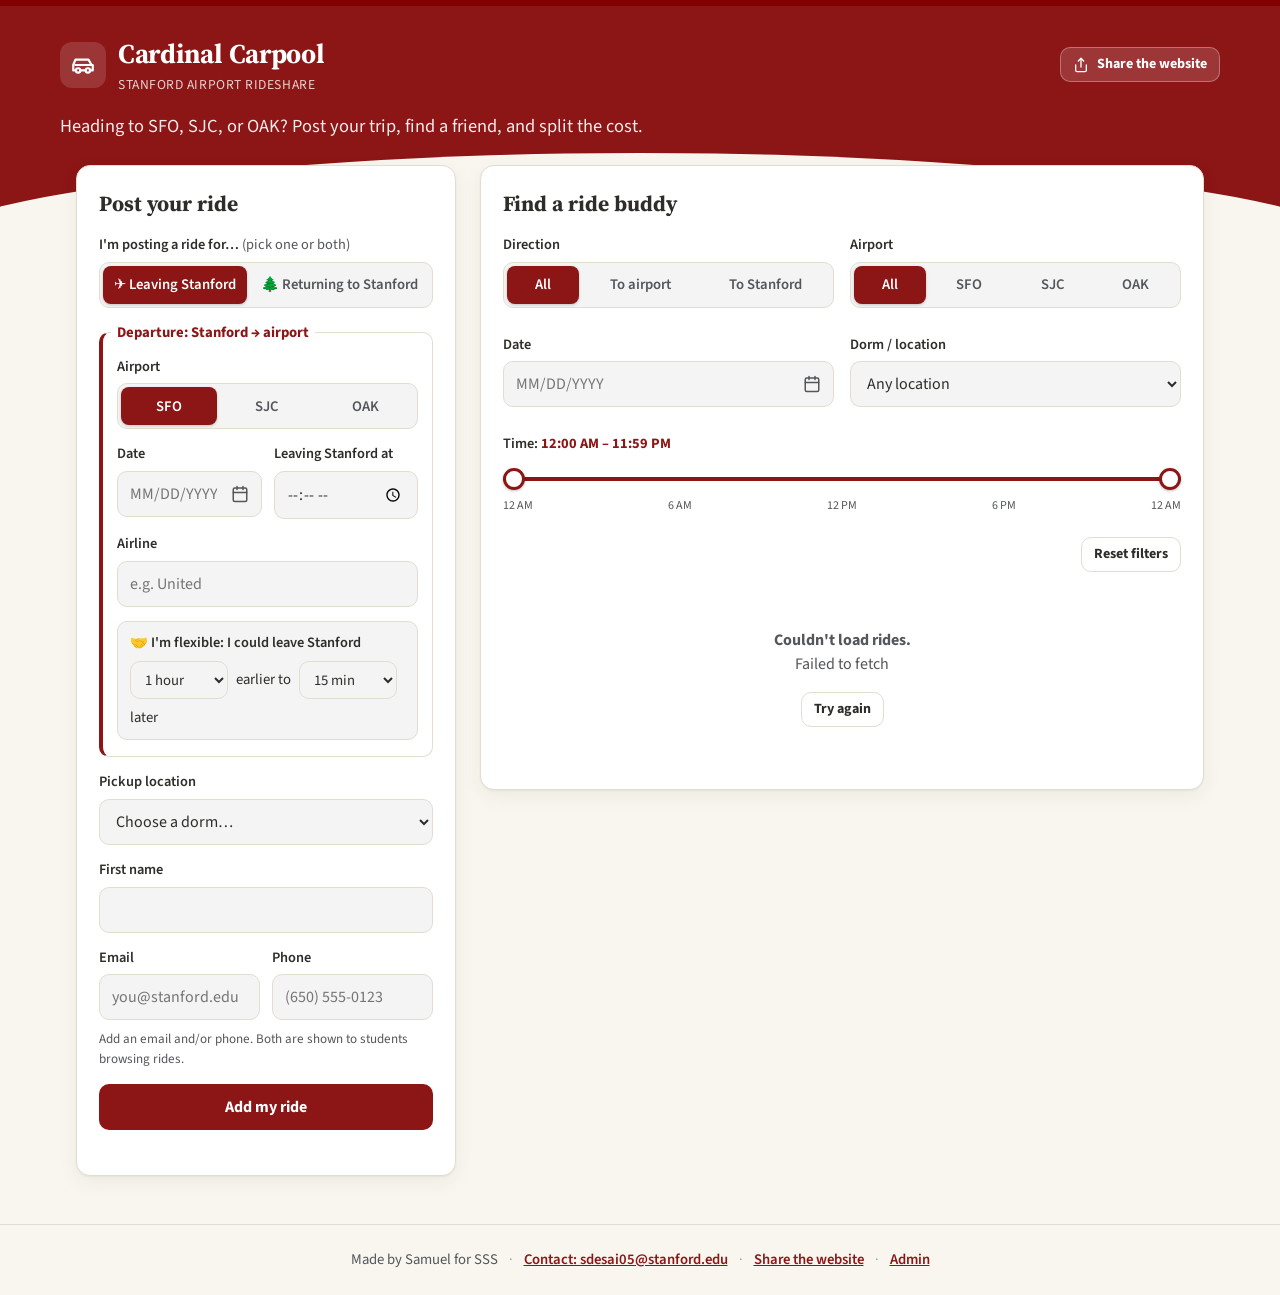
==== index.html @ 9ebf03c7 "Remove the Call button from ride cards Co-Authored-By: Claude Opus 5.5 <noreply@anthropic.com>" ====
<!doctype html>
<html lang="en">
<head>
  <meta charset="utf-8">
  <meta name="viewport" content="width=device-width, initial-scale=1">
  <title>Cardinal Carpool</title>
  <meta name="description" content="Find a Stanford student to share a ride to or from SFO, SJC, or OAK.">
  <meta property="og:title" content="Cardinal Carpool">
  <meta property="og:description" content="Find a Stanford student to share a ride to or from SFO, SJC, or OAK.">
  <meta name="theme-color" content="#8c1515">
  <link rel="icon" href="data:image/svg+xml,<svg xmlns='http://www.w3.org/2000/svg' viewBox='0 0 100 100'><rect width='100' height='100' rx='22' fill='%238c1515'/><text x='50' y='68' font-size='56' text-anchor='middle'>🚗</text></svg>">
  <link rel="preconnect" href="https://fonts.googleapis.com">
  <link rel="preconnect" href="https://fonts.gstatic.com" crossorigin>
  <link href="https://fonts.googleapis.com/css2?family=Source+Sans+3:wght@400;600;700&family=Source+Serif+4:opsz,wght@8..60,600;8..60,700&display=swap" rel="stylesheet">
  <link rel="stylesheet" href="css/styles.css?v=202610162137">
</head>
<body>
  <header class="site-header">
    <div class="header-inner">
      <div class="brand-row">
        <div class="brand">
          <button class="logo" id="logo" type="button" aria-label="Cardinal Carpool">
            <svg width="26" height="26" viewBox="0 0 24 24" fill="none" stroke="currentColor" stroke-width="2" stroke-linecap="round" stroke-linejoin="round" aria-hidden="true"><path d="M5 17h-2v-5l2-5h12l3 5h1v5h-2"/><circle cx="7.5" cy="17" r="2"/><circle cx="16.5" cy="17" r="2"/><path d="M9.5 17h5M5 12h15"/></svg>
          </button>
          <div>
            <h1>Cardinal Carpool</h1>
            <small>Stanford airport rideshare</small>
          </div>
        </div>
        <div class="header-actions">
          <button class="btn btn-light btn-sm" type="button" data-share>
            <svg width="16" height="16" viewBox="0 0 24 24" fill="none" stroke="currentColor" stroke-width="2" stroke-linecap="round" stroke-linejoin="round" aria-hidden="true"><path d="M4 12v8a2 2 0 0 0 2 2h12a2 2 0 0 0 2-2v-8"/><path d="M16 6l-4-4-4 4"/><path d="M12 2v13"/></svg>
            Share the website
          </button>
        </div>
      </div>
      <p class="tagline">Heading to SFO, SJC, or OAK? Post your trip, find a friend, and split the cost.</p>
    </div>
  </header>

  <main>
    <div id="demoNote" class="demo-note" hidden>
      <strong>Demo mode:</strong> no backend is connected yet, so rides are saved only in this browser.
    </div>

    <section class="card matches-card" id="matchesCard" aria-labelledby="matchesTitle" hidden>
      <div class="matches-head">
        <div>
          <h2 id="matchesTitle">Your matches</h2>
          <p class="sub" id="matchesSub">Rides near the trips you posted from this browser.</p>
        </div>
        <button class="btn btn-ghost btn-sm" type="button" data-share>Invite friends</button>
      </div>
      <div id="matchesList"></div>
    </section>

    <div class="layout">
      <!-- Post a ride -->
      <section class="card sticky" id="postCard" aria-labelledby="postTitle">
        <div class="editing-banner">
          <span>Editing your ride</span>
          <button class="link-btn" type="button" id="cancelEdit">Cancel</button>
        </div>
        <h2 id="postTitle">Post your ride</h2>

        <form id="rideForm" novalidate>
          <div class="field">
            <span class="label">I'm posting a ride for… <span class="label-note">(pick one or both)</span></span>
            <div class="segmented multi" role="group" aria-label="Direction">
              <label><input type="checkbox" name="dir" value="to" checked><span>✈️ Leaving Stanford</span></label>
              <label><input type="checkbox" name="dir" value="from"><span>🌲 Returning to Stanford</span></label>
            </div>
          </div>

          <fieldset class="trip" id="trip-to">
            <legend>Departure: Stanford → airport</legend>
            <div class="field">
              <span class="label">Airport</span>
              <div class="segmented" role="radiogroup" aria-label="Departure: Stanford → airport airport">
                <label><input type="radio" name="to_airport" value="SFO" checked><span>SFO</span></label>
                <label><input type="radio" name="to_airport" value="SJC"><span>SJC</span></label>
                <label><input type="radio" name="to_airport" value="OAK"><span>OAK</span></label>
              </div>
            </div>
            <div class="row-2">
              <div class="field">
                <label for="to_date">Date</label>
                <div class="date-wrap" data-date-field>
                  <input type="text" id="to_date" name="to_date" placeholder="MM/DD/YYYY" inputmode="numeric" autocomplete="off" maxlength="10">
                  <button type="button" class="cal-btn" aria-label="Open calendar">
                  <svg width="18" height="18" viewBox="0 0 24 24" fill="none" stroke="currentColor" stroke-width="2" stroke-linecap="round" aria-hidden="true"><rect x="3" y="4" width="18" height="18" rx="2"/><path d="M16 2v4M8 2v4M3 10h18"/></svg>
                </button>
                <input type="date" tabindex="-1" aria-hidden="true">
                </div>
              </div>
              <div class="field">
                <label for="to_time">Leaving Stanford at</label>
                <input type="time" id="to_time" name="to_time">
              </div>
            </div>
            <div class="field">
              <label for="to_airline">Airline</label>
              <input type="text" id="to_airline" name="to_airline" list="airlineList" placeholder="e.g. United" autocomplete="off">
            </div>
            <div class="notify-box flex-box">
              <span class="label">🤝 I'm flexible: I could leave Stanford</span>
              <div class="notify-window">
                <select id="to_matchBefore" name="to_matchBefore" aria-label="How much earlier">
                  <option value="0">0 min</option>
                  <option value="15">15 min</option>
                  <option value="30">30 min</option>
                  <option value="45">45 min</option>
                  <option value="60" selected>1 hour</option>
                  <option value="90">1.5 hours</option>
                  <option value="120">2 hours</option>
                  <option value="150">2.5 hours</option>
                  <option value="180">3 hours</option>
                  <option value="210">3.5 hours</option>
                  <option value="240">4 hours</option>
                  <option value="270">4.5 hours</option>
                </select>
                <span>earlier to</span>
                <select id="to_matchAfter" name="to_matchAfter" aria-label="How much later">
                  <option value="0">0 min</option>
                  <option value="15" selected>15 min</option>
                  <option value="30">30 min</option>
                  <option value="45">45 min</option>
                  <option value="60">1 hour</option>
                  <option value="90">1.5 hours</option>
                  <option value="120">2 hours</option>
                  <option value="150">2.5 hours</option>
                  <option value="180">3 hours</option>
                  <option value="210">3.5 hours</option>
                  <option value="240">4 hours</option>
                  <option value="270">4.5 hours</option>
                </select>
                <span>later</span>
              </div>
            </div>
          </fieldset>

          <fieldset class="trip" id="trip-from" hidden>
            <legend>Return: airport → Stanford</legend>
            <div class="field">
              <span class="label">Airport</span>
              <div class="segmented" role="radiogroup" aria-label="Return: airport → Stanford airport">
                <label><input type="radio" name="from_airport" value="SFO" checked><span>SFO</span></label>
                <label><input type="radio" name="from_airport" value="SJC"><span>SJC</span></label>
                <label><input type="radio" name="from_airport" value="OAK"><span>OAK</span></label>
              </div>
            </div>
            <div class="row-2">
              <div class="field">
                <label for="from_date">Date</label>
                <div class="date-wrap" data-date-field>
                  <input type="text" id="from_date" name="from_date" placeholder="MM/DD/YYYY" inputmode="numeric" autocomplete="off" maxlength="10">
                  <button type="button" class="cal-btn" aria-label="Open calendar">
                  <svg width="18" height="18" viewBox="0 0 24 24" fill="none" stroke="currentColor" stroke-width="2" stroke-linecap="round" aria-hidden="true"><rect x="3" y="4" width="18" height="18" rx="2"/><path d="M16 2v4M8 2v4M3 10h18"/></svg>
                </button>
                <input type="date" tabindex="-1" aria-hidden="true">
                </div>
              </div>
              <div class="field">
                <label for="from_time">Leaving the airport at</label>
                <input type="time" id="from_time" name="from_time">
              </div>
            </div>
            <div class="field">
              <label for="from_airline">Airline</label>
              <input type="text" id="from_airline" name="from_airline" list="airlineList" placeholder="e.g. United" autocomplete="off">
            </div>
            <div class="notify-box flex-box">
              <span class="label">🤝 I'm flexible: I could leave the airport</span>
              <div class="notify-window">
                <select id="from_matchBefore" name="from_matchBefore" aria-label="How much earlier">
                  <option value="0">0 min</option>
                  <option value="15" selected>15 min</option>
                  <option value="30">30 min</option>
                  <option value="45">45 min</option>
                  <option value="60">1 hour</option>
                  <option value="90">1.5 hours</option>
                  <option value="120">2 hours</option>
                  <option value="150">2.5 hours</option>
                  <option value="180">3 hours</option>
                  <option value="210">3.5 hours</option>
                  <option value="240">4 hours</option>
                  <option value="270">4.5 hours</option>
                </select>
                <span>earlier to</span>
                <select id="from_matchAfter" name="from_matchAfter" aria-label="How much later">
                  <option value="0">0 min</option>
                  <option value="15">15 min</option>
                  <option value="30">30 min</option>
                  <option value="45">45 min</option>
                  <option value="60" selected>1 hour</option>
                  <option value="90">1.5 hours</option>
                  <option value="120">2 hours</option>
                  <option value="150">2.5 hours</option>
                  <option value="180">3 hours</option>
                  <option value="210">3.5 hours</option>
                  <option value="240">4 hours</option>
                  <option value="270">4.5 hours</option>
                </select>
                <span>later</span>
              </div>
            </div>
          </fieldset>
          <datalist id="airlineList"></datalist>

          <div class="field">
            <label for="location" id="locationLabel">Pickup location</label>
            <select id="location" name="location" required></select>
          </div>
          <div class="field" id="otherField" hidden>
            <label for="locationOther">Where exactly?</label>
            <input type="text" id="locationOther" name="locationOther" maxlength="80" placeholder="e.g. Escondido Village Studio 5">
          </div>

          <div class="field">
            <label for="firstName">First name</label>
            <input type="text" id="firstName" name="firstName" maxlength="40" autocomplete="given-name" required>
          </div>
          <div class="row-2">
            <div class="field">
              <label for="email">Email</label>
              <input type="email" id="email" name="email" maxlength="120" autocomplete="email" placeholder="you@stanford.edu">
            </div>
            <div class="field">
              <label for="phone">Phone</label>
              <input type="tel" id="phone" name="phone" maxlength="30" autocomplete="tel" placeholder="(650) 555-0123">
            </div>
          </div>
          <p class="hint" style="margin:-4px 0 14px;font-size:.82rem;color:var(--muted)">Add an email and/or phone. Both are shown to students browsing rides.</p>

          <button class="btn btn-primary btn-block" type="submit" id="submitBtn">Add my ride</button>
          <p class="form-error" id="formError" role="alert"></p>
        </form>
      </section>

      <!-- Browse rides -->
      <section class="card" aria-labelledby="findTitle">
        <h2 id="findTitle">Find a ride buddy</h2>

        <div class="filters">
          <div class="field">
            <span class="label">Direction</span>
            <div class="segmented" role="radiogroup" aria-label="Filter direction">
              <label><input type="radio" name="fDirection" value="" checked><span>All</span></label>
              <label><input type="radio" name="fDirection" value="to"><span>To airport</span></label>
              <label><input type="radio" name="fDirection" value="from"><span>To Stanford</span></label>
            </div>
          </div>
          <div class="field">
            <span class="label">Airport</span>
            <div class="segmented" role="radiogroup" aria-label="Filter airport">
              <label><input type="radio" name="fAirport" value="" checked><span>All</span></label>
              <label><input type="radio" name="fAirport" value="SFO"><span>SFO</span></label>
              <label><input type="radio" name="fAirport" value="SJC"><span>SJC</span></label>
              <label><input type="radio" name="fAirport" value="OAK"><span>OAK</span></label>
            </div>
          </div>
          <div class="field">
            <label for="fDate">Date</label>
            <div class="date-wrap" data-date-field>
              <input type="text" id="fDate" placeholder="MM/DD/YYYY" inputmode="numeric" autocomplete="off" maxlength="10">
              <button type="button" class="cal-btn" aria-label="Open calendar">
                <svg width="18" height="18" viewBox="0 0 24 24" fill="none" stroke="currentColor" stroke-width="2" stroke-linecap="round" aria-hidden="true"><rect x="3" y="4" width="18" height="18" rx="2"/><path d="M16 2v4M8 2v4M3 10h18"/></svg>
              </button>
              <input type="date" tabindex="-1" aria-hidden="true">
            </div>
          </div>
          <div class="field">
            <label for="fLocation">Dorm / location</label>
            <select id="fLocation"></select>
          </div>
          <div class="field full">
            <span class="label">Time: <span class="range-label" id="rangeLabel">12:00 AM – 11:59 PM</span></span>
            <div class="range" id="timeRange">
              <div class="range-track"></div>
              <div class="range-fill" id="rangeFill"></div>
              <input type="range" id="tMin" min="0" max="1440" step="15" value="0" aria-label="Earliest time">
              <input type="range" id="tMax" min="0" max="1440" step="15" value="1440" aria-label="Latest time">
            </div>
            <div class="range-ticks"><span>12 AM</span><span>6 AM</span><span>12 PM</span><span>6 PM</span><span>12 AM</span></div>
          </div>
        </div>

        <div class="filter-bar">
          <span class="count" id="count" aria-live="polite"></span>
          <div style="display:flex;gap:8px;flex-wrap:wrap">
            <button class="btn btn-ghost btn-sm" type="button" id="resetFilters">Reset filters</button>
          </div>
        </div>

        <div id="list"><div class="loading">Loading rides…</div></div>
      </section>
    </div>
  </main>

  <footer class="site-footer">
    Made by Samuel for SSS
    <span class="dot">·</span>
    <a href="mailto:sdesai05@stanford.edu?subject=Cardinal%20Carpool">Contact: sdesai05@stanford.edu</a>
    <span class="dot">·</span>
    <button class="link-btn" type="button" data-share>Share the website</button>
    <span class="dot">·</span>
    <a href="admin.html">Admin</a>
  </footer>

  <dialog id="shareDialog" aria-labelledby="shareTitle"></dialog>
  <div class="toast-wrap" id="toasts" aria-live="polite"></div>

  <script src="js/config.js?v=202610162137"></script>
  <script src="js/api.js?v=202610162137"></script>
  <script src="js/ui.js?v=202610162137"></script>
  <script src="js/eggs.js?v=202610162137"></script>
  <script src="js/app.js?v=202610162137"></script>
</body>
</html>
---- css/styles.css ----
:root {
  /* Stanford identity palette — identity.stanford.edu/design-elements/color */
  --stanford-cardinal: #8c1515;        /* Cardinal Red */
  --stanford-cardinal-dark: #820000;   /* Cardinal Dark */
  --stanford-cardinal-bright: #b1040e; /* Cardinal Bright */
  --stanford-white: #ffffff;
  --stanford-black: #2e2d29;           /* Process Black */
  --stanford-cool-grey: #53565a;
  --stanford-fog: #f4f4f4;
  --stanford-light-sandstone: #f9f6ef;
  --stanford-sandstone: #d2c295;
  --stanford-stone: #7f7776;
  --stanford-palo-alto: #175e54;       /* accent: green */
  --stanford-poppy: #e98300;           /* accent: orange */
  --stanford-sky: #4298b5;             /* accent: blue */
  --stanford-illuminating: #fedd5c;    /* accent: yellow */

  --cardinal: var(--stanford-cardinal);
  --cardinal-dark: var(--stanford-cardinal-dark);
  --cardinal-soft: #f6eaea;
  --accent: var(--stanford-cardinal);
  --bg: var(--stanford-light-sandstone);
  --surface: var(--stanford-white);
  --surface-2: var(--stanford-fog);
  --text: var(--stanford-black);
  --muted: var(--stanford-cool-grey);
  --border: #e3ddd0;
  --success: var(--stanford-palo-alto);
  --success-soft: #e3efec;
  --gold: #a35c00;
  --gold-soft: #fdf0dc;
  --mine: var(--stanford-poppy);
  --shadow: 0 1px 2px rgba(46, 45, 41, 0.06), 0 6px 20px rgba(46, 45, 41, 0.06);
  --radius: 14px;
  --font: 'Source Sans 3', system-ui, -apple-system, 'Segoe UI', sans-serif;
  --font-serif: 'Source Serif 4', Georgia, 'Times New Roman', serif;
  color-scheme: light;
}

@media (prefers-color-scheme: dark) {
  :root:not([data-theme='light']) {
    --accent: #e86a6a;
    --cardinal-soft: #3a1f1f;
    --bg: #1c1b19;
    --surface: #2e2d29;
    --surface-2: #3a3935;
    --text: #f4f4f4;
    --muted: #b6b1a9;
    --border: #4a4843;
    --success: #6fbfae;
    --success-soft: #1d3330;
    --gold: #f5a93a;
    --gold-soft: #3d2c14;
    --shadow: 0 1px 2px rgba(0, 0, 0, 0.3), 0 6px 20px rgba(0, 0, 0, 0.25);
    color-scheme: dark;
  }
}

* { box-sizing: border-box; }
html { -webkit-text-size-adjust: 100%; }
body {
  margin: 0;
  font-family: var(--font);
  font-size: 16px;
  line-height: 1.5;
  color: var(--text);
  background: var(--bg);
  min-height: 100vh;
  display: flex;
  flex-direction: column;
}
a { color: var(--accent); }
button, input, select, textarea { font: inherit; color: inherit; }
[hidden] { display: none !important; }
.sr-only { position: absolute; width: 1px; height: 1px; overflow: hidden; clip: rect(0 0 0 0); white-space: nowrap; }

/* ---------- header ---------- */
.site-header {
  background: var(--stanford-cardinal);
  border-top: 6px solid var(--stanford-cardinal-dark);
  color: #fff;
  padding: 28px 16px 72px;
  position: relative;
  overflow: hidden;
}
.site-header::after {
  content: '';
  position: absolute;
  inset: auto -10% -60px -10%;
  height: 120px;
  background: var(--bg);
  border-radius: 50% 50% 0 0 / 100% 100% 0 0;
}
.header-inner { max-width: 1160px; margin: 0 auto; position: relative; z-index: 1; }
.brand-row { display: flex; align-items: center; justify-content: space-between; gap: 12px; flex-wrap: wrap; }
.brand { display: flex; align-items: center; gap: 12px; text-decoration: none; color: inherit; }
.logo {
  width: 46px; height: 46px; border-radius: 12px; background: rgba(255, 255, 255, 0.14);
  display: grid; place-items: center; cursor: pointer; border: 0; padding: 0; color: #fff;
  transition: transform 0.15s;
}
.logo:active { transform: scale(0.92); }
.brand h1 { margin: 0; font-family: var(--font-serif); font-size: 1.7rem; font-weight: 700; letter-spacing: -0.01em; }
.brand small { display: block; font-size: 0.85rem; opacity: 0.8; font-weight: 400; letter-spacing: 0.04em; text-transform: uppercase; }
.tagline { margin: 18px 0 0; font-size: 1.15rem; max-width: 620px; opacity: 0.92; }
.header-actions { display: flex; gap: 8px; }

/* ---------- layout ---------- */
main { flex: 1; width: 100%; max-width: 1160px; margin: -48px auto 0; padding: 0 16px 48px; position: relative; z-index: 2; }
.layout { display: grid; grid-template-columns: 380px minmax(0, 1fr); gap: 24px; align-items: start; }
@media (max-width: 900px) { .layout { grid-template-columns: minmax(0, 1fr); } }

.card {
  background: var(--surface);
  border: 1px solid var(--border);
  border-radius: var(--radius);
  box-shadow: var(--shadow);
  padding: 22px;
}
.card h2 { margin: 0 0 14px; font-family: var(--font-serif); font-size: 1.35rem; }
.card h2 + .sub { margin-top: -10px; }
.card .sub { margin: 0 0 18px; color: var(--muted); font-size: 0.95rem; }
.sticky { position: sticky; top: 16px; }
@media (max-width: 900px) { .sticky { position: static; } }

/* ---------- forms ---------- */
.field { margin-bottom: 14px; }
.field > label, .field > .label { display: block; font-weight: 600; font-size: 0.9rem; margin-bottom: 6px; }
.field .hint { font-size: 0.82rem; color: var(--muted); margin-top: 4px; }
.row-2 { display: grid; grid-template-columns: 1fr 1fr; gap: 12px; }
@media (max-width: 420px) { .row-2 { grid-template-columns: 1fr; } }

input[type='text'], input[type='email'], input[type='tel'], input[type='time'], input[type='url'],
input[type='password'], select, textarea {
  width: 100%;
  padding: 10px 12px;
  border: 1px solid var(--border);
  border-radius: 10px;
  background: var(--surface-2);
  min-height: 44px;
  transition: border-color 0.15s, box-shadow 0.15s;
}
textarea { resize: vertical; min-height: 72px; }
input:focus, select:focus, textarea:focus {
  outline: none;
  border-color: var(--accent);
  box-shadow: 0 0 0 3px color-mix(in srgb, var(--accent) 20%, transparent);
}
input[aria-invalid='true'] { border-color: var(--accent); }

.date-wrap { position: relative; }
.date-wrap input[type='text'] { padding-right: 44px; }
.date-wrap .cal-btn {
  position: absolute; right: 4px; top: 50%; transform: translateY(-50%);
  width: 36px; height: 36px; border: 0; background: transparent; border-radius: 8px;
  color: var(--muted); cursor: pointer; display: grid; place-items: center;
}
.date-wrap .cal-btn:hover { background: var(--border); color: var(--text); }
.date-wrap input[type='date'] { position: absolute; right: 0; bottom: 0; width: 1px; height: 1px; opacity: 0; pointer-events: none; }

.segmented { display: flex; background: var(--surface-2); border: 1px solid var(--border); border-radius: 10px; padding: 3px; gap: 3px; }
.segmented label { flex: 1 1 auto; position: relative; min-width: 0; }
.segmented input { position: absolute; opacity: 0; inset: 0; cursor: pointer; margin: 0; }
.segmented span {
  display: flex; align-items: center; justify-content: center; text-align: center; gap: 6px;
  padding: 8px 8px; min-height: 38px; border-radius: 8px; font-weight: 600; font-size: 0.92rem;
  white-space: nowrap; overflow: hidden; text-overflow: ellipsis;
  color: var(--muted); transition: background 0.15s, color 0.15s; line-height: 1.2;
}
.segmented input:checked + span { background: var(--cardinal); color: #fff; box-shadow: 0 1px 3px rgba(0, 0, 0, 0.2); }
.segmented input:focus-visible + span { outline: 2px solid var(--accent); outline-offset: 2px; }

.btn {
  display: inline-flex; align-items: center; justify-content: center; gap: 8px;
  padding: 10px 18px; min-height: 44px; border-radius: 10px; border: 1px solid transparent;
  font-weight: 700; cursor: pointer; text-decoration: none; transition: background 0.15s, transform 0.05s;
  white-space: nowrap;
}
.btn:active { transform: translateY(1px); }
.btn:disabled { opacity: 0.6; cursor: wait; }
.btn-primary { background: var(--cardinal); color: #fff; }
.btn-primary:hover { background: var(--cardinal-dark); }
.btn-ghost { background: transparent; border-color: var(--border); color: var(--text); }
.btn-ghost:hover { background: var(--surface-2); }
.btn-light { background: rgba(255, 255, 255, 0.15); color: #fff; border-color: rgba(255, 255, 255, 0.3); }
.btn-light:hover { background: rgba(255, 255, 255, 0.25); }
.btn-sm { padding: 6px 12px; min-height: 34px; font-size: 0.88rem; }
.btn-block { width: 100%; }
.btn-danger { background: transparent; color: var(--accent); border-color: var(--border); }
.btn-danger:hover { background: var(--cardinal-soft); }
.link-btn { background: none; border: 0; padding: 0; color: var(--accent); font-weight: 600; cursor: pointer; text-decoration: underline; }

.form-error { color: var(--accent); font-size: 0.9rem; min-height: 1.2em; margin: 6px 0 0; }
.editing-banner {
  display: none; align-items: center; justify-content: space-between; gap: 8px;
  background: var(--gold-soft); color: var(--gold); border-radius: 10px; padding: 8px 12px;
  font-weight: 600; font-size: 0.9rem; margin-bottom: 14px;
}
.editing .editing-banner { display: flex; }

.label-note { font-weight: 400; color: var(--muted); }
.trip { border: 1px solid var(--border); border-left: 4px solid var(--cardinal); border-radius: 10px; padding: 12px 14px 2px; margin: 0 0 14px; min-width: 0; }
.trip legend { font-weight: 700; font-size: 0.92rem; padding: 0 6px; margin-left: -6px; color: var(--accent); }
#trip-from { border-left-color: var(--stanford-palo-alto); }
#trip-from legend { color: var(--success); }
.segmented label:has(input:disabled) { opacity: 0.45; }

/* ---------- notify me ---------- */
.notify-box { border: 1px solid var(--border); background: var(--surface-2); border-radius: 10px; padding: 12px; margin-bottom: 16px; }
.flex-box { margin-bottom: 14px; padding: 10px 12px; }
.flex-box .label { display: block; font-weight: 600; font-size: 0.9rem; }
.ride-overlap { color: var(--success); font-weight: 600; font-size: 0.88rem; }
.notify-window { display: flex; align-items: center; gap: 8px; margin: 8px 0 0; font-size: 0.92rem; flex-wrap: wrap; }
.notify-window select { width: auto; min-height: 38px; padding: 6px 10px; }
.notify-hint { margin: 8px 0 0; font-size: 0.82rem; color: var(--muted); }

/* ---------- your matches ---------- */
.matches-card { margin-bottom: 24px; border-top: 4px solid var(--cardinal); }
.matches-head h2 { margin-bottom: 4px; }
.matches-head { display: flex; justify-content: space-between; align-items: flex-start; gap: 12px; }
.match-trip { margin-top: 18px; }
.match-trip-head {
  display: flex; align-items: center; justify-content: space-between; gap: 8px; flex-wrap: wrap;
  background: var(--surface-2); border-radius: 10px; padding: 10px 14px; margin-bottom: 10px;
}
.match-trip-head strong { font-size: 1rem; }
.match-trip-head .count { font-size: 0.88rem; }
.match-none { color: var(--muted); font-size: 0.92rem; padding: 4px 4px 0; }

/* ---------- filters ---------- */
.filters { display: grid; grid-template-columns: repeat(2, minmax(0, 1fr)); gap: 12px 16px; margin-bottom: 4px; }
.filters .full { grid-column: 1 / -1; }
@media (max-width: 560px) { .filters { grid-template-columns: 1fr; } }
.filter-bar { display: flex; justify-content: space-between; align-items: center; gap: 12px; flex-wrap: wrap; margin-top: 8px; }
.count { color: var(--muted); font-size: 0.92rem; }

.range { position: relative; height: 36px; }
.range input[type='range'] {
  position: absolute; left: 0; right: 0; top: 8px; width: 100%; margin: 0; background: none;
  pointer-events: none; -webkit-appearance: none; appearance: none; height: 20px;
}
.range input[type='range']::-webkit-slider-thumb {
  -webkit-appearance: none; pointer-events: auto; width: 22px; height: 22px; border-radius: 50%;
  background: var(--surface); border: 3px solid var(--cardinal); cursor: grab; box-shadow: 0 1px 3px rgba(0,0,0,0.25);
}
.range input[type='range']::-moz-range-thumb {
  pointer-events: auto; width: 18px; height: 18px; border-radius: 50%;
  background: var(--surface); border: 3px solid var(--cardinal); cursor: grab;
}
.range input[type='range']:focus-visible::-webkit-slider-thumb { box-shadow: 0 0 0 4px color-mix(in srgb, var(--accent) 30%, transparent); }
.range-track { position: absolute; left: 0; right: 0; top: 16px; height: 4px; border-radius: 4px; background: var(--border); }
.range-fill { position: absolute; top: 16px; height: 4px; border-radius: 4px; background: var(--cardinal); }
.range-label { font-weight: 700; color: var(--accent); font-variant-numeric: tabular-nums; }
.range-ticks { display: flex; justify-content: space-between; font-size: 0.75rem; color: var(--muted); }

/* ---------- ride list ---------- */
.day-group { margin-top: 22px; }
.day-group h3 {
  font-size: 0.82rem; text-transform: uppercase; letter-spacing: 0.08em; color: var(--muted);
  margin: 0 0 10px; display: flex; align-items: center; gap: 10px;
}
.day-group h3::after { content: ''; flex: 1; height: 1px; background: var(--border); }
.rides { display: grid; gap: 10px; }
.ride {
  display: grid; grid-template-columns: 84px minmax(0, 1fr) auto; gap: 14px; align-items: center;
  padding: 14px 16px; border: 1px solid var(--border); border-radius: 12px; background: var(--surface);
  transition: border-color 0.15s, box-shadow 0.15s;
}
.ride:hover { border-color: color-mix(in srgb, var(--accent) 35%, var(--border)); }
.ride.mine { border-color: var(--mine); box-shadow: inset 4px 0 0 var(--mine); }
.ride.shuttle { background: var(--cardinal-soft); border-color: color-mix(in srgb, var(--accent) 40%, var(--border)); }
.ride.highlight { animation: pulse 1.6s ease-out; }
@keyframes pulse { 0% { box-shadow: 0 0 0 0 color-mix(in srgb, var(--accent) 50%, transparent); } 100% { box-shadow: 0 0 0 14px transparent; } }
.ride-time { font-size: 1.15rem; font-weight: 700; font-variant-numeric: tabular-nums; line-height: 1.15; }
.ride-time small { display: block; font-size: 0.75rem; font-weight: 600; color: var(--muted); text-transform: uppercase; letter-spacing: 0.05em; margin-top: 2px; }
.ride-main { min-width: 0; }
.ride-name { font-weight: 700; display: flex; align-items: center; gap: 8px; flex-wrap: wrap; }
.ride-meta { color: var(--muted); font-size: 0.92rem; overflow-wrap: anywhere; }
.ride-actions { display: flex; gap: 6px; flex-wrap: wrap; justify-content: flex-end; }
@media (max-width: 560px) {
  .ride { grid-template-columns: 70px minmax(0, 1fr); }
  .ride-actions { grid-column: 1 / -1; justify-content: flex-start; }
}
.badge {
  display: inline-flex; align-items: center; gap: 4px; font-size: 0.75rem; font-weight: 700;
  padding: 2px 8px; border-radius: 999px; background: var(--surface-2); border: 1px solid var(--border); color: var(--text);
}
.badge-shuttle { background: var(--cardinal); color: #fff; border-color: var(--cardinal); }
.badge-mine { background: var(--gold-soft); color: var(--gold); border-color: transparent; }
.badge-match { background: var(--success-soft); color: var(--success); border-color: transparent; }

.empty { text-align: center; padding: 40px 16px; color: var(--muted); }
.empty svg { color: var(--border); margin-bottom: 8px; }
.demo-note {
  background: var(--gold-soft); color: var(--gold); border-radius: 10px; padding: 10px 14px;
  font-size: 0.9rem; margin-bottom: 16px;
}
.loading { text-align: center; padding: 32px; color: var(--muted); }

/* ---------- modal / share ---------- */
dialog {
  border: 0; border-radius: var(--radius); padding: 0; max-width: 420px; width: calc(100% - 32px);
  background: var(--surface); color: var(--text); box-shadow: 0 20px 60px rgba(0, 0, 0, 0.3);
}
dialog::backdrop { background: rgba(20, 10, 10, 0.5); }
.dialog-body { padding: 22px; }
.dialog-body h2 { margin: 0 0 4px; }
.share-grid { display: grid; grid-template-columns: 1fr 1fr; gap: 10px; margin: 16px 0; }
.share-grid .btn { flex-direction: column; gap: 4px; min-height: 76px; }
.share-link { display: flex; gap: 8px; }
.share-link input { flex: 1; font-size: 0.88rem; }
.dialog-close { position: absolute; top: 10px; right: 10px; }

/* ---------- toast ---------- */
.toast-wrap { position: fixed; left: 50%; bottom: 20px; transform: translateX(-50%); z-index: 100; display: grid; gap: 8px; width: max-content; max-width: calc(100% - 32px); }
.toast {
  background: #2e2d29; color: #fff; padding: 12px 18px; border-radius: 12px; box-shadow: 0 8px 24px rgba(0, 0, 0, 0.25);
  font-weight: 600; animation: toast-in 0.25s ease-out;
}
.toast.error { background: var(--cardinal); }
@keyframes toast-in { from { opacity: 0; transform: translateY(10px); } }

/* ---------- footer ---------- */
.site-footer { border-top: 1px solid var(--border); padding: 24px 16px; text-align: center; color: var(--muted); font-size: 0.92rem; }
.site-footer a { font-weight: 600; }
.site-footer .dot { margin: 0 8px; opacity: 0.5; }

/* ---------- admin ---------- */
.admin-grid { display: grid; grid-template-columns: 360px minmax(0, 1fr); gap: 24px; align-items: start; }
@media (max-width: 900px) { .admin-grid { grid-template-columns: minmax(0, 1fr); } }
.stats { display: grid; grid-template-columns: repeat(2, 1fr); gap: 12px; margin-bottom: 20px; }
.stat { background: var(--surface); border: 1px solid var(--border); border-radius: 12px; padding: 14px 16px; }
.stat b { display: block; font-size: 1.6rem; font-variant-numeric: tabular-nums; line-height: 1.1; }
.stat span { color: var(--muted); font-size: 0.85rem; }
.toggle { display: flex; align-items: center; justify-content: space-between; gap: 12px; padding: 12px 0; border-bottom: 1px solid var(--border); }
.toggle:last-child { border-bottom: 0; }
.switch { position: relative; width: 48px; height: 28px; flex-shrink: 0; }
.switch input { opacity: 0; width: 100%; height: 100%; position: absolute; margin: 0; cursor: pointer; z-index: 1; }
.switch span { position: absolute; inset: 0; background: var(--border); border-radius: 999px; transition: background 0.2s; }
.switch span::after { content: ''; position: absolute; left: 3px; top: 3px; width: 22px; height: 22px; border-radius: 50%; background: #fff; transition: transform 0.2s; box-shadow: 0 1px 3px rgba(0,0,0,0.3); }
.switch input:checked + span { background: var(--success); }
.switch input:checked + span::after { transform: translateX(20px); }
.table-wrap { overflow-x: auto; }
table { width: 100%; border-collapse: collapse; font-size: 0.92rem; }
th, td { text-align: left; padding: 10px 8px; border-bottom: 1px solid var(--border); vertical-align: top; }
th { font-size: 0.78rem; text-transform: uppercase; letter-spacing: 0.06em; color: var(--muted); }
tr.past td { opacity: 0.5; }
.login-card { max-width: 400px; margin: 0 auto; }
.section-gap { margin-top: 24px; }

/* ---------- easter eggs ---------- */
.falling { position: fixed; top: -40px; z-index: 200; pointer-events: none; font-size: 28px; animation: fall linear forwards; }
@keyframes fall { to { transform: translateY(110vh) rotate(360deg); } }
.drive-by { position: fixed; bottom: 40px; left: -120px; z-index: 200; font-size: 64px; pointer-events: none; animation: drive 2.4s ease-in forwards; }
@keyframes drive { to { transform: translateX(calc(100vw + 240px)); } }
.shake { animation: shake 0.5s; }
@keyframes shake { 25% { transform: translateX(-8px); } 50% { transform: translateX(8px); } 75% { transform: translateX(-4px); } }
.flip { transition: transform 1s; transform: rotate(180deg); }

@media (prefers-reduced-motion: reduce) {
  *, *::before, *::after { animation-duration: 0.01ms !important; animation-iteration-count: 1 !important; transition-duration: 0.01ms !important; }
}
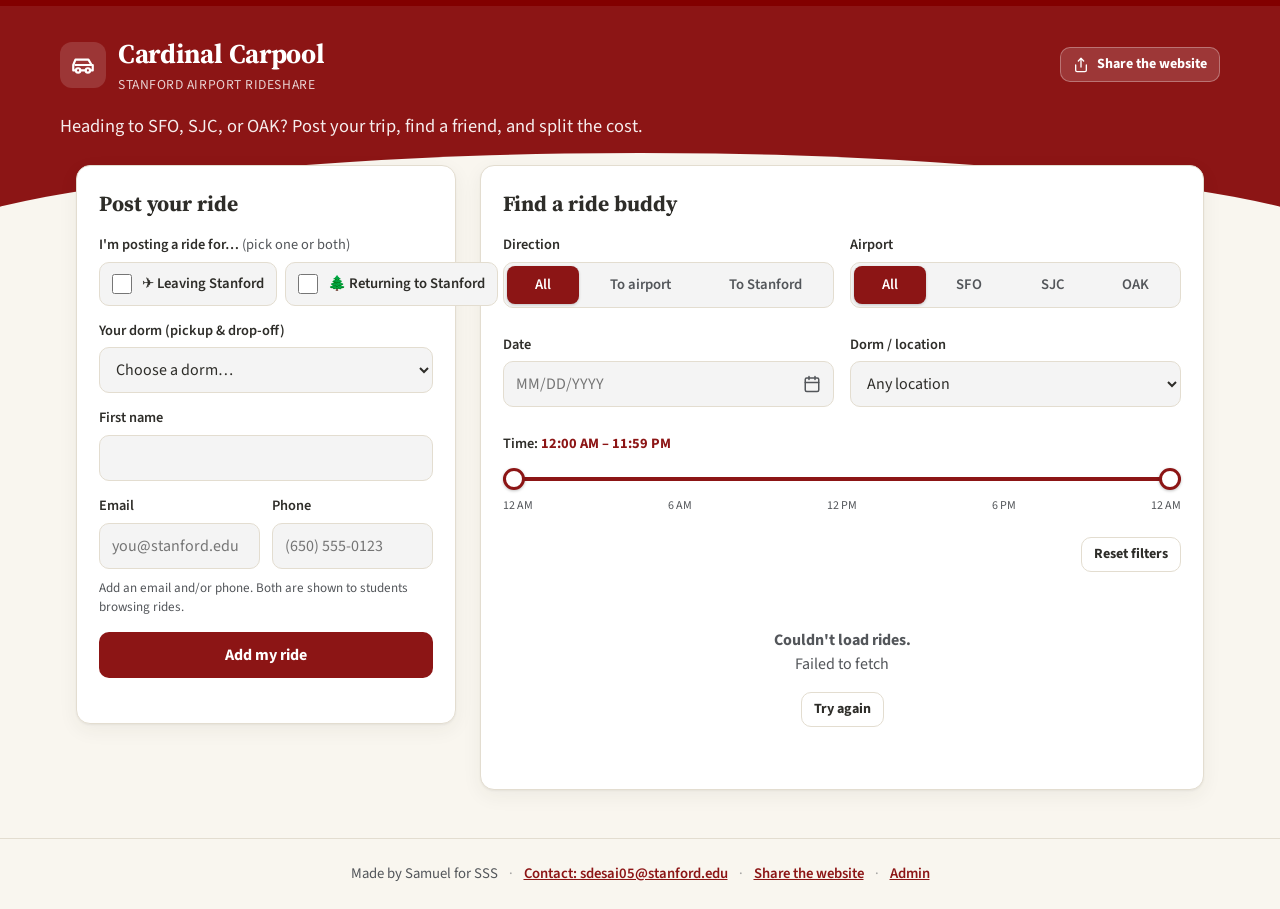
==== commit d37ece24: "Direction picker: real checkboxes, both unchecked by default Trip sections stay hidden until one is " ====
--- a/index.html
+++ b/index.html
@@ -12,7 +12,7 @@
   <link rel="preconnect" href="https://fonts.googleapis.com">
   <link rel="preconnect" href="https://fonts.gstatic.com" crossorigin>
   <link href="https://fonts.googleapis.com/css2?family=Source+Sans+3:wght@400;600;700&family=Source+Serif+4:opsz,wght@8..60,600;8..60,700&display=swap" rel="stylesheet">
-  <link rel="stylesheet" href="css/styles.css?v=202610162137">
+  <link rel="stylesheet" href="css/styles.css?v=202610162152">
 </head>
 <body>
   <header class="site-header">
@@ -66,13 +66,13 @@
         <form id="rideForm" novalidate>
           <div class="field">
             <span class="label">I'm posting a ride for… <span class="label-note">(pick one or both)</span></span>
-            <div class="segmented multi" role="group" aria-label="Direction">
-              <label><input type="checkbox" name="dir" value="to" checked><span>✈️ Leaving Stanford</span></label>
-              <label><input type="checkbox" name="dir" value="from"><span>🌲 Returning to Stanford</span></label>
-            </div>
-          </div>
-
-          <fieldset class="trip" id="trip-to">
+            <div class="check-options" role="group" aria-label="Direction">
+              <label class="check-option"><input type="checkbox" name="dir" value="to"><span>✈️ Leaving Stanford</span></label>
+              <label class="check-option"><input type="checkbox" name="dir" value="from"><span>🌲 Returning to Stanford</span></label>
+            </div>
+          </div>
+
+          <fieldset class="trip" id="trip-to" hidden>
             <legend>Departure: Stanford → airport</legend>
             <div class="field">
               <span class="label">Airport</span>
@@ -310,10 +310,10 @@
   <dialog id="shareDialog" aria-labelledby="shareTitle"></dialog>
   <div class="toast-wrap" id="toasts" aria-live="polite"></div>
 
-  <script src="js/config.js?v=202610162137"></script>
-  <script src="js/api.js?v=202610162137"></script>
-  <script src="js/ui.js?v=202610162137"></script>
-  <script src="js/eggs.js?v=202610162137"></script>
-  <script src="js/app.js?v=202610162137"></script>
+  <script src="js/config.js?v=202610162152"></script>
+  <script src="js/api.js?v=202610162152"></script>
+  <script src="js/ui.js?v=202610162152"></script>
+  <script src="js/eggs.js?v=202610162152"></script>
+  <script src="js/app.js?v=202610162152"></script>
 </body>
 </html>
--- a/css/styles.css
+++ b/css/styles.css
@@ -199,6 +199,17 @@
 .editing .editing-banner { display: flex; }
 
 .label-note { font-weight: 400; color: var(--muted); }
+.check-options { display: grid; grid-template-columns: 1fr 1fr; gap: 8px; }
+@media (max-width: 420px) { .check-options { grid-template-columns: 1fr; } }
+.check-option {
+  display: flex; align-items: center; gap: 10px; padding: 10px 12px; min-height: 44px; cursor: pointer;
+  border: 1px solid var(--border); border-radius: 10px; background: var(--surface-2);
+  font-weight: 600; font-size: 0.92rem; white-space: nowrap; transition: border-color 0.15s, background 0.15s;
+}
+.check-option input { width: 20px; height: 20px; margin: 0; flex-shrink: 0; accent-color: var(--cardinal); cursor: pointer; }
+.check-option:has(input:checked) { border-color: var(--cardinal); background: var(--cardinal-soft); }
+.check-option:has(input:disabled) { opacity: 0.45; cursor: not-allowed; }
+.check-option:has(input:focus-visible) { outline: 2px solid var(--accent); outline-offset: 2px; }
 .trip { border: 1px solid var(--border); border-left: 4px solid var(--cardinal); border-radius: 10px; padding: 12px 14px 2px; margin: 0 0 14px; min-width: 0; }
 .trip legend { font-weight: 700; font-size: 0.92rem; padding: 0 6px; margin-left: -6px; color: var(--accent); }
 #trip-from { border-left-color: var(--stanford-palo-alto); }
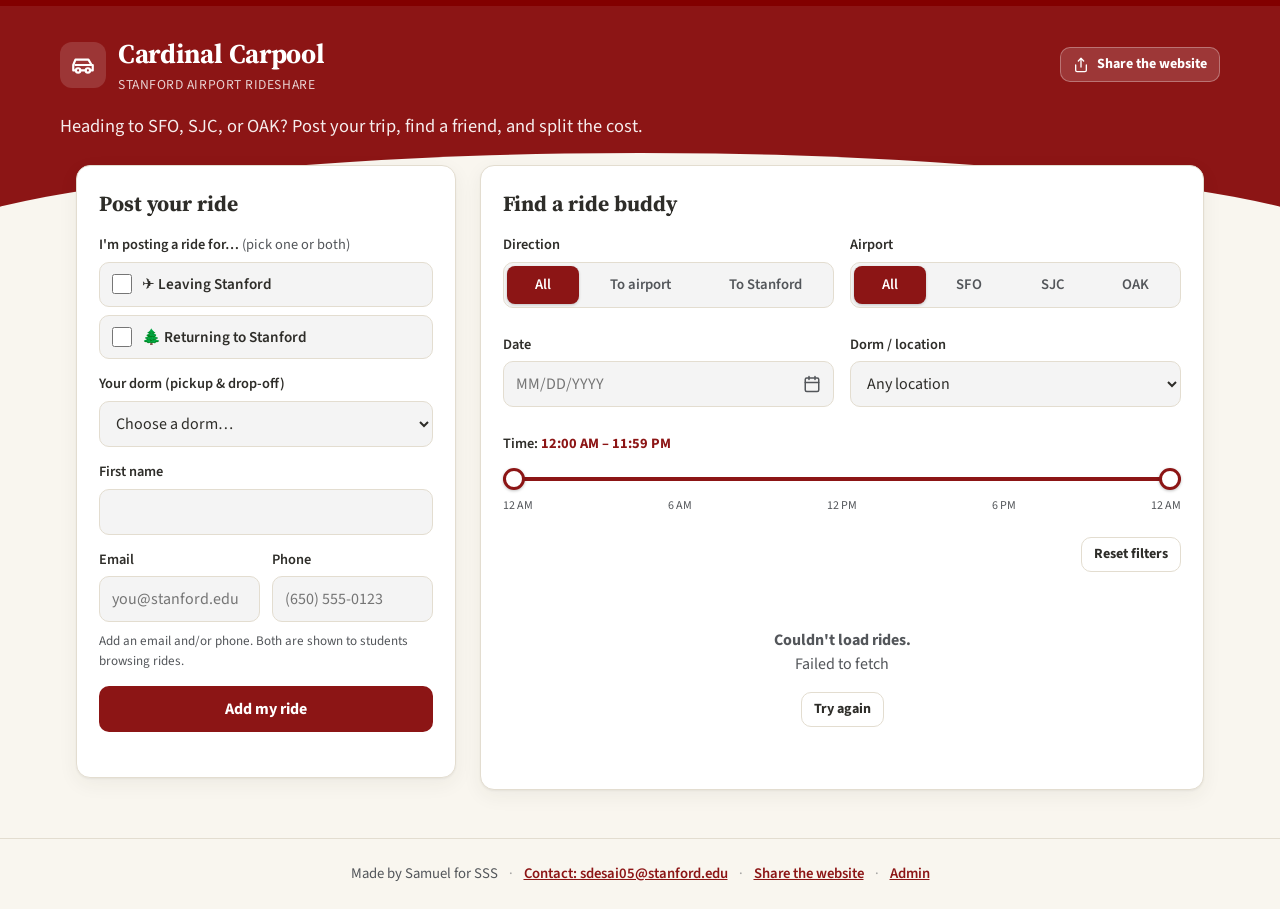
==== commit 8717e19d: "Fix form layout: stack direction checkboxes, tidy flexibility row Co-Authored-By: Claude Opus 5.5 <n" ====
--- a/index.html
+++ b/index.html
@@ -12,7 +12,7 @@
   <link rel="preconnect" href="https://fonts.googleapis.com">
   <link rel="preconnect" href="https://fonts.gstatic.com" crossorigin>
   <link href="https://fonts.googleapis.com/css2?family=Source+Sans+3:wght@400;600;700&family=Source+Serif+4:opsz,wght@8..60,600;8..60,700&display=swap" rel="stylesheet">
-  <link rel="stylesheet" href="css/styles.css?v=202610162152">
+  <link rel="stylesheet" href="css/styles.css?v=202610162154">
 </head>
 <body>
   <header class="site-header">
@@ -104,8 +104,8 @@
             </div>
             <div class="notify-box flex-box">
               <span class="label">🤝 I'm flexible: I could leave Stanford</span>
-              <div class="notify-window">
-                <select id="to_matchBefore" name="to_matchBefore" aria-label="How much earlier">
+              <div class="flex-pairs">
+                <label class="flex-pair"><select id="to_matchBefore" name="to_matchBefore" aria-label="How much earlier">
                   <option value="0">0 min</option>
                   <option value="15">15 min</option>
                   <option value="30">30 min</option>
@@ -118,9 +118,8 @@
                   <option value="210">3.5 hours</option>
                   <option value="240">4 hours</option>
                   <option value="270">4.5 hours</option>
-                </select>
-                <span>earlier to</span>
-                <select id="to_matchAfter" name="to_matchAfter" aria-label="How much later">
+                </select><span>earlier</span></label>
+                <label class="flex-pair"><select id="to_matchAfter" name="to_matchAfter" aria-label="How much later">
                   <option value="0">0 min</option>
                   <option value="15" selected>15 min</option>
                   <option value="30">30 min</option>
@@ -133,8 +132,7 @@
                   <option value="210">3.5 hours</option>
                   <option value="240">4 hours</option>
                   <option value="270">4.5 hours</option>
-                </select>
-                <span>later</span>
+                </select><span>later</span></label>
               </div>
             </div>
           </fieldset>
@@ -171,8 +169,8 @@
             </div>
             <div class="notify-box flex-box">
               <span class="label">🤝 I'm flexible: I could leave the airport</span>
-              <div class="notify-window">
-                <select id="from_matchBefore" name="from_matchBefore" aria-label="How much earlier">
+              <div class="flex-pairs">
+                <label class="flex-pair"><select id="from_matchBefore" name="from_matchBefore" aria-label="How much earlier">
                   <option value="0">0 min</option>
                   <option value="15" selected>15 min</option>
                   <option value="30">30 min</option>
@@ -185,9 +183,8 @@
                   <option value="210">3.5 hours</option>
                   <option value="240">4 hours</option>
                   <option value="270">4.5 hours</option>
-                </select>
-                <span>earlier to</span>
-                <select id="from_matchAfter" name="from_matchAfter" aria-label="How much later">
+                </select><span>earlier</span></label>
+                <label class="flex-pair"><select id="from_matchAfter" name="from_matchAfter" aria-label="How much later">
                   <option value="0">0 min</option>
                   <option value="15">15 min</option>
                   <option value="30">30 min</option>
@@ -200,8 +197,7 @@
                   <option value="210">3.5 hours</option>
                   <option value="240">4 hours</option>
                   <option value="270">4.5 hours</option>
-                </select>
-                <span>later</span>
+                </select><span>later</span></label>
               </div>
             </div>
           </fieldset>
@@ -310,10 +306,10 @@
   <dialog id="shareDialog" aria-labelledby="shareTitle"></dialog>
   <div class="toast-wrap" id="toasts" aria-live="polite"></div>
 
-  <script src="js/config.js?v=202610162152"></script>
-  <script src="js/api.js?v=202610162152"></script>
-  <script src="js/ui.js?v=202610162152"></script>
-  <script src="js/eggs.js?v=202610162152"></script>
-  <script src="js/app.js?v=202610162152"></script>
+  <script src="js/config.js?v=202610162154"></script>
+  <script src="js/api.js?v=202610162154"></script>
+  <script src="js/ui.js?v=202610162154"></script>
+  <script src="js/eggs.js?v=202610162154"></script>
+  <script src="js/app.js?v=202610162154"></script>
 </body>
 </html>
--- a/css/styles.css
+++ b/css/styles.css
@@ -199,12 +199,11 @@
 .editing .editing-banner { display: flex; }
 
 .label-note { font-weight: 400; color: var(--muted); }
-.check-options { display: grid; grid-template-columns: 1fr 1fr; gap: 8px; }
-@media (max-width: 420px) { .check-options { grid-template-columns: 1fr; } }
+.check-options { display: grid; grid-template-columns: minmax(0, 1fr); gap: 8px; }
 .check-option {
   display: flex; align-items: center; gap: 10px; padding: 10px 12px; min-height: 44px; cursor: pointer;
   border: 1px solid var(--border); border-radius: 10px; background: var(--surface-2);
-  font-weight: 600; font-size: 0.92rem; white-space: nowrap; transition: border-color 0.15s, background 0.15s;
+  font-weight: 600; font-size: 0.95rem; min-width: 0; transition: border-color 0.15s, background 0.15s;
 }
 .check-option input { width: 20px; height: 20px; margin: 0; flex-shrink: 0; accent-color: var(--cardinal); cursor: pointer; }
 .check-option:has(input:checked) { border-color: var(--cardinal); background: var(--cardinal-soft); }
@@ -220,6 +219,9 @@
 .notify-box { border: 1px solid var(--border); background: var(--surface-2); border-radius: 10px; padding: 12px; margin-bottom: 16px; }
 .flex-box { margin-bottom: 14px; padding: 10px 12px; }
 .flex-box .label { display: block; font-weight: 600; font-size: 0.9rem; }
+.flex-pairs { display: grid; grid-template-columns: repeat(2, minmax(0, 1fr)); gap: 8px; margin-top: 8px; }
+.flex-pair { display: flex; align-items: center; gap: 6px; font-size: 0.9rem; min-width: 0; }
+.flex-pair select { flex: 1; min-width: 0; min-height: 38px; padding: 6px 8px; }
 .ride-overlap { color: var(--success); font-weight: 600; font-size: 0.88rem; }
 .notify-window { display: flex; align-items: center; gap: 8px; margin: 8px 0 0; font-size: 0.92rem; flex-wrap: wrap; }
 .notify-window select { width: auto; min-height: 38px; padding: 6px 10px; }
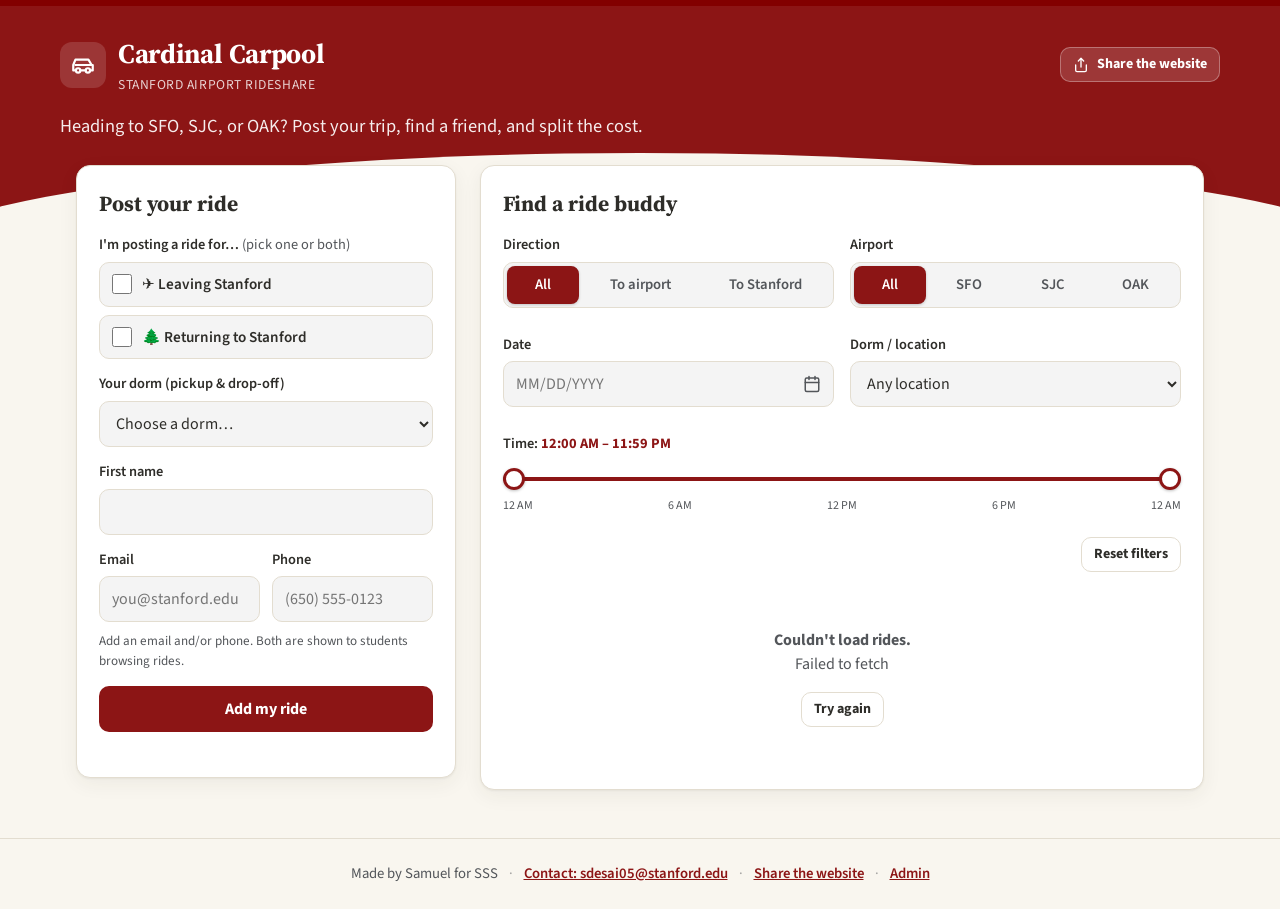
==== commit 7181825a: "Stop the post form jumping when trip checkboxes are ticked The form was position: sticky; once it gr" ====
--- a/index.html
+++ b/index.html
@@ -12,7 +12,7 @@
   <link rel="preconnect" href="https://fonts.googleapis.com">
   <link rel="preconnect" href="https://fonts.gstatic.com" crossorigin>
   <link href="https://fonts.googleapis.com/css2?family=Source+Sans+3:wght@400;600;700&family=Source+Serif+4:opsz,wght@8..60,600;8..60,700&display=swap" rel="stylesheet">
-  <link rel="stylesheet" href="css/styles.css?v=202610162154">
+  <link rel="stylesheet" href="css/styles.css?v=202610162155">
 </head>
 <body>
   <header class="site-header">
@@ -56,7 +56,7 @@
 
     <div class="layout">
       <!-- Post a ride -->
-      <section class="card sticky" id="postCard" aria-labelledby="postTitle">
+      <section class="card" id="postCard" aria-labelledby="postTitle">
         <div class="editing-banner">
           <span>Editing your ride</span>
           <button class="link-btn" type="button" id="cancelEdit">Cancel</button>
@@ -306,10 +306,10 @@
   <dialog id="shareDialog" aria-labelledby="shareTitle"></dialog>
   <div class="toast-wrap" id="toasts" aria-live="polite"></div>
 
-  <script src="js/config.js?v=202610162154"></script>
-  <script src="js/api.js?v=202610162154"></script>
-  <script src="js/ui.js?v=202610162154"></script>
-  <script src="js/eggs.js?v=202610162154"></script>
-  <script src="js/app.js?v=202610162154"></script>
+  <script src="js/config.js?v=202610162155"></script>
+  <script src="js/api.js?v=202610162155"></script>
+  <script src="js/ui.js?v=202610162155"></script>
+  <script src="js/eggs.js?v=202610162155"></script>
+  <script src="js/app.js?v=202610162155"></script>
 </body>
 </html>
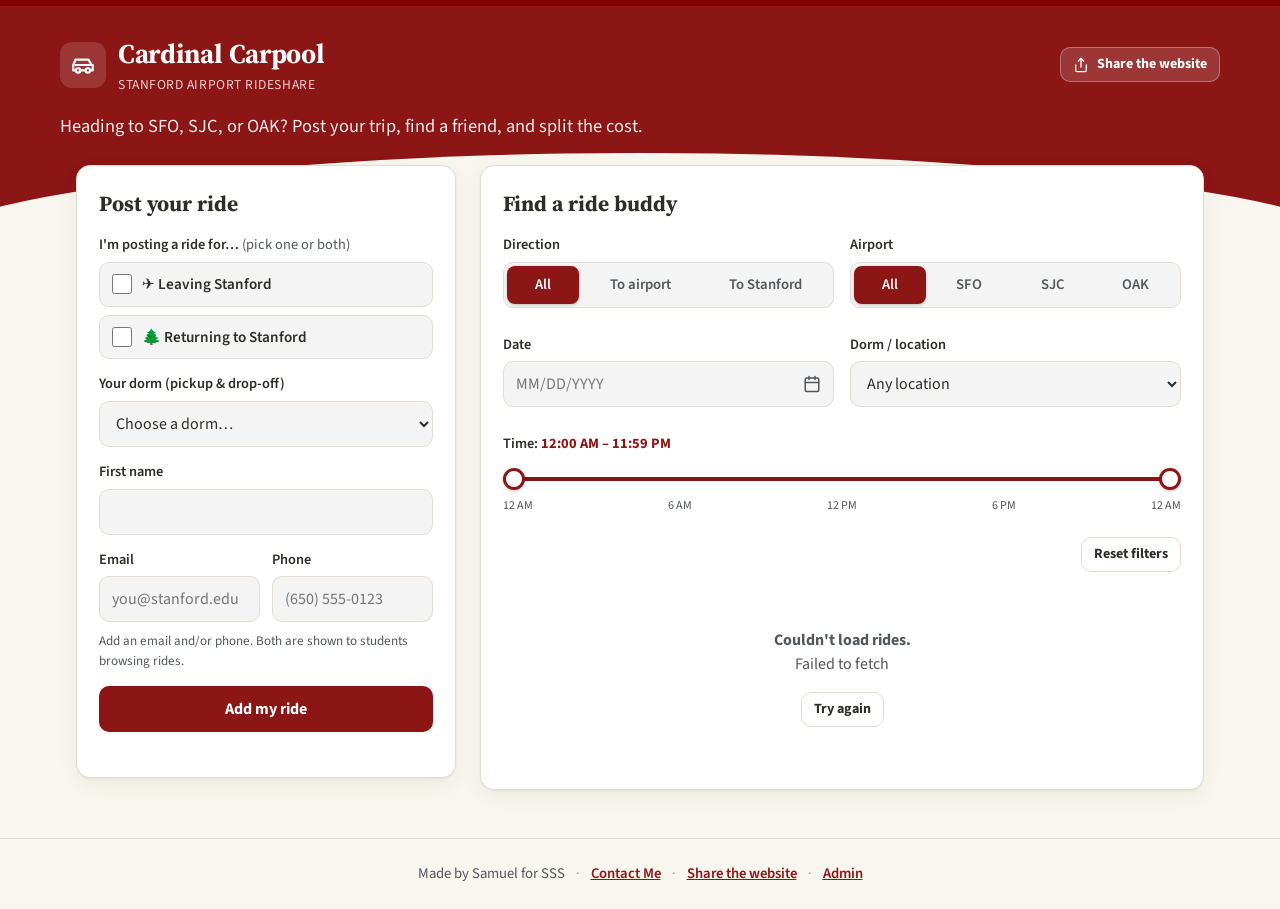
==== commit b331fcc1: "Footer: 'Contact Me' link text Co-Authored-By: Claude Opus 5.5 <noreply@anthropic.com>" ====
--- a/index.html
+++ b/index.html
@@ -12,7 +12,7 @@
   <link rel="preconnect" href="https://fonts.googleapis.com">
   <link rel="preconnect" href="https://fonts.gstatic.com" crossorigin>
   <link href="https://fonts.googleapis.com/css2?family=Source+Sans+3:wght@400;600;700&family=Source+Serif+4:opsz,wght@8..60,600;8..60,700&display=swap" rel="stylesheet">
-  <link rel="stylesheet" href="css/styles.css?v=202610162155">
+  <link rel="stylesheet" href="css/styles.css?v=202610162205">
 </head>
 <body>
   <header class="site-header">
@@ -296,7 +296,7 @@
   <footer class="site-footer">
     Made by Samuel for SSS
     <span class="dot">·</span>
-    <a href="mailto:sdesai05@stanford.edu?subject=Cardinal%20Carpool">Contact: sdesai05@stanford.edu</a>
+    <a href="mailto:sdesai05@stanford.edu?subject=Cardinal%20Carpool">Contact Me</a>
     <span class="dot">·</span>
     <button class="link-btn" type="button" data-share>Share the website</button>
     <span class="dot">·</span>
@@ -306,10 +306,10 @@
   <dialog id="shareDialog" aria-labelledby="shareTitle"></dialog>
   <div class="toast-wrap" id="toasts" aria-live="polite"></div>
 
-  <script src="js/config.js?v=202610162155"></script>
-  <script src="js/api.js?v=202610162155"></script>
-  <script src="js/ui.js?v=202610162155"></script>
-  <script src="js/eggs.js?v=202610162155"></script>
-  <script src="js/app.js?v=202610162155"></script>
+  <script src="js/config.js?v=202610162205"></script>
+  <script src="js/api.js?v=202610162205"></script>
+  <script src="js/ui.js?v=202610162205"></script>
+  <script src="js/eggs.js?v=202610162205"></script>
+  <script src="js/app.js?v=202610162205"></script>
 </body>
 </html>
